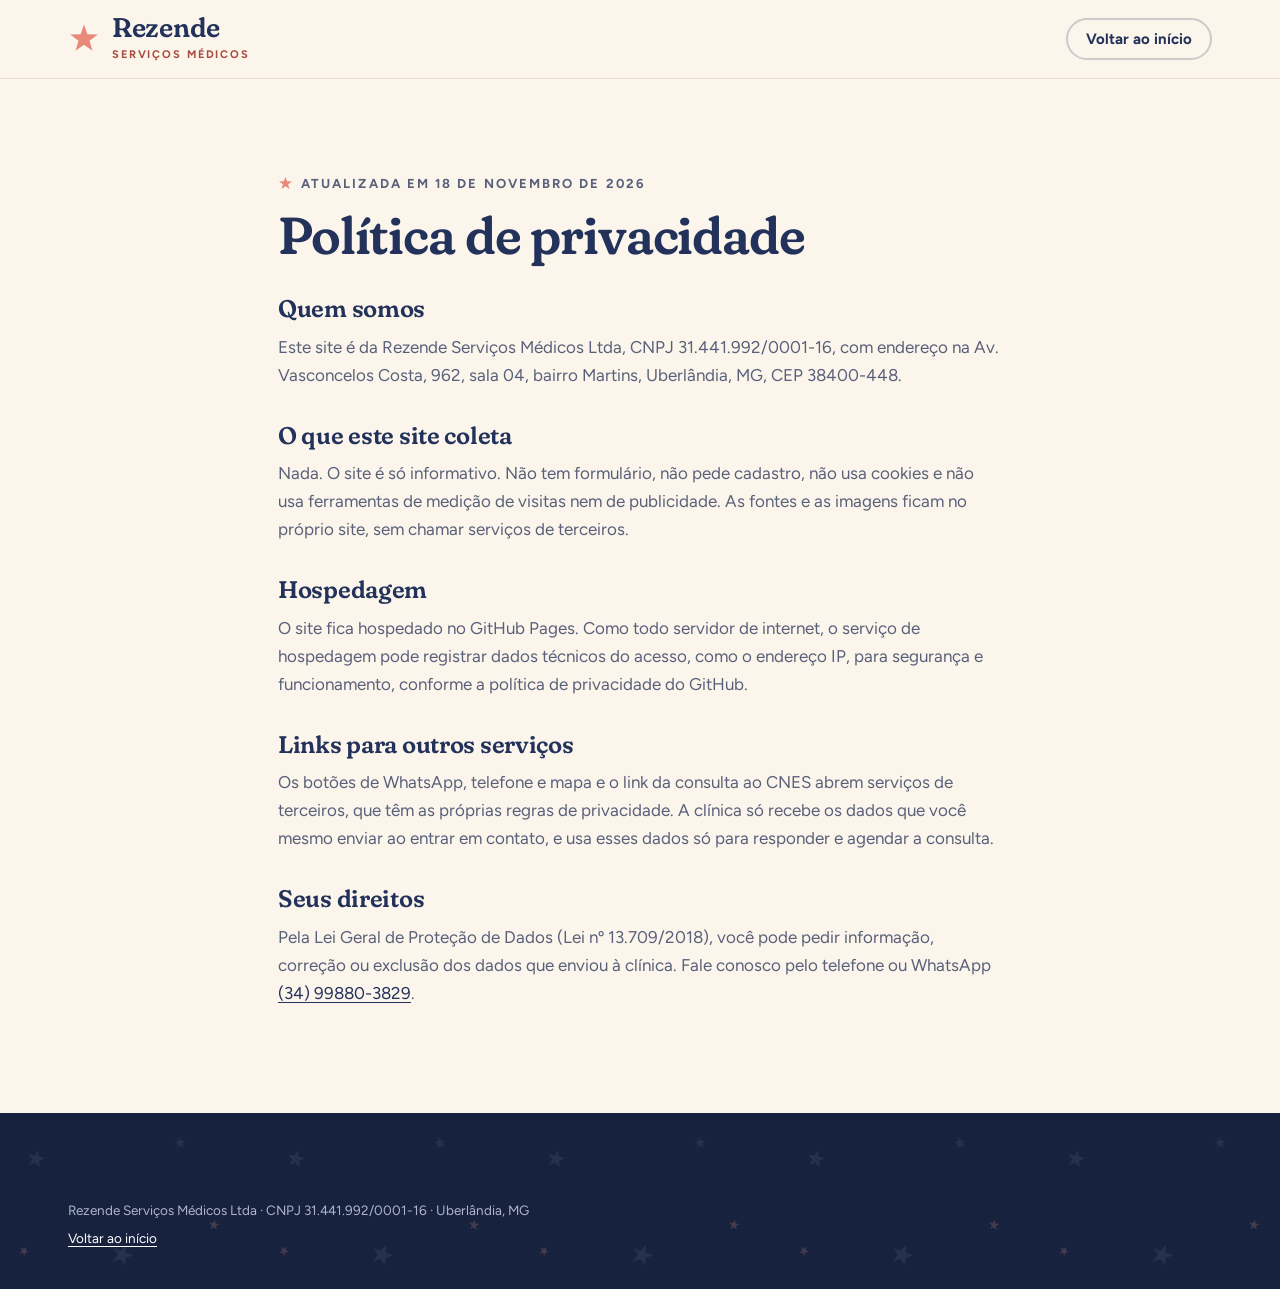
==== privacidade.html @ b328ec18 "Site da Rezende Serviços Médicos Ltda Página institucional da clínica (consultório de pediatria e pl" ====
<!doctype html>
<html lang="pt-BR">
<head>
<meta charset="utf-8">
<meta name="viewport" content="width=device-width, initial-scale=1">
<title>Política de privacidade | Rezende Serviços Médicos</title>
<meta name="description" content="Política de privacidade do site da Rezende Serviços Médicos Ltda.">
<meta name="theme-color" content="#fbf5ec">
<link rel="canonical" href="https://rezendesm.com.br/privacidade.html">
<link rel="icon" href="img/icone.svg" type="image/svg+xml">
<link rel="preload" href="fontes/fraunces-normal-latin.woff2" as="font" type="font/woff2" crossorigin>
<link rel="preload" href="fontes/figtree-normal-latin.woff2" as="font" type="font/woff2" crossorigin>
<link rel="stylesheet" href="estilo.css">
</head>
<body>
<svg width="0" height="0" style="position:absolute" aria-hidden="true" focusable="false">
  <symbol id="estrela" viewBox="-11 -11 22 22"><path fill="currentColor" d="M0-10L2.35-3.24L9.51-3.09L3.8 1.24L5.88 8.09L0 4L-5.88 8.09L-3.8 1.24L-9.51-3.09L-2.35-3.24Z"/></symbol>
</svg>

<a class="pular" href="#conteudo">Pular para o conteúdo</a>

<header class="topo">
  <div class="faixa topo-linha">
    <a class="marca" href="index.html" aria-label="Rezende Serviços Médicos, início">
      <svg class="icone" aria-hidden="true"><use href="#estrela"/></svg>
      <span><span class="marca-nome">Rezende</span><span class="marca-sub">Serviços Médicos</span></span>
    </a>
    <a class="botao botao-pequeno botao-contorno" href="index.html">Voltar ao início</a>
  </div>
</header>

<main id="conteudo" class="bloco">
  <div class="faixa texto-longo">
    <p class="sobretitulo"><svg class="icone" aria-hidden="true"><use href="#estrela"/></svg>Atualizada em 18 de novembro de 2026</p>
    <h1>Política de privacidade</h1>

    <h2>Quem somos</h2>
    <p>Este site é da Rezende Serviços Médicos Ltda, CNPJ 31.441.992/0001-16, com endereço na Av. Vasconcelos Costa, 962, sala 04, bairro Martins, Uberlândia, MG, CEP 38400-448.</p>

    <h2>O que este site coleta</h2>
    <p>Nada. O site é só informativo. Não tem formulário, não pede cadastro, não usa cookies e não usa ferramentas de medição de visitas nem de publicidade. As fontes e as imagens ficam no próprio site, sem chamar serviços de terceiros.</p>

    <h2>Hospedagem</h2>
    <p>O site fica hospedado no GitHub Pages. Como todo servidor de internet, o serviço de hospedagem pode registrar dados técnicos do acesso, como o endereço IP, para segurança e funcionamento, conforme a política de privacidade do GitHub.</p>

    <h2>Links para outros serviços</h2>
    <p>Os botões de WhatsApp, telefone e mapa e o link da consulta ao CNES abrem serviços de terceiros, que têm as próprias regras de privacidade. A clínica só recebe os dados que você mesmo enviar ao entrar em contato, e usa esses dados só para responder e agendar a consulta.</p>

    <h2>Seus direitos</h2>
    <p>Pela Lei Geral de Proteção de Dados (Lei nº 13.709/2018), você pode pedir informação, correção ou exclusão dos dados que enviou à clínica. Fale conosco pelo telefone ou WhatsApp <a href="tel:+5534998803829">(34) 99880-3829</a>.</p>
  </div>
</main>

<footer class="rodape">
  <div class="faixa rodape-base">
    <p>Rezende Serviços Médicos Ltda · CNPJ 31.441.992/0001-16 · Uberlândia, MG</p>
    <p><a href="index.html">Voltar ao início</a></p>
  </div>
</footer>
</body>
</html>
---- estilo.css ----
/* Rezende Serviços Médicos: site institucional.
   Fontes e imagens hospedadas no próprio site. Sem script, sem cookie, sem nada de fora.
   Cores tiradas do consultório: estrelas marinho e coral no papel de parede creme, móveis de madeira clara. */

@font-face { font-family: "Fraunces"; src: url("fontes/fraunces-normal-latin.woff2") format("woff2"); font-weight: 300 700; font-style: normal; font-display: swap; }
@font-face { font-family: "Fraunces"; src: url("fontes/fraunces-italic-latin.woff2") format("woff2"); font-weight: 300 700; font-style: italic; font-display: swap; }
@font-face { font-family: "Figtree"; src: url("fontes/figtree-normal-latin.woff2") format("woff2"); font-weight: 400 800; font-style: normal; font-display: swap; }
@font-face { font-family: "Figtree"; src: url("fontes/figtree-italic-latin.woff2") format("woff2"); font-weight: 400 800; font-style: italic; font-display: swap; }

:root {
  --creme: #fbf5ec;
  --creme-forte: #f4e9d9;
  --branco: #fffdf9;
  --marinho: #22325a;
  --marinho-escuro: #17223f;
  --texto: #2a3149;
  --texto-suave: #596079;
  --texto-claro: #cfd3e3;
  --coral: #e8897a;
  --coral-claro: #f9ddd5;
  --coral-forte: #c45a49;
  --coral-escuro: #a84b3e;
  --mel: #e9b872;
  --ceu: #e3edf3;
  --borda: #ecdfcc;
  --raio: 24px;
  --raio-grande: 40px;
  --sombra: 0 24px 50px -26px rgba(34, 50, 90, .34);
  --sombra-leve: 0 12px 30px -20px rgba(34, 50, 90, .38);
  --fonte-titulo: "Fraunces", Georgia, "Times New Roman", serif;
  --fonte-texto: "Figtree", system-ui, -apple-system, "Segoe UI", Roboto, Arial, sans-serif;
  --estrelas: url("data:image/svg+xml,%3Csvg xmlns='http://www.w3.org/2000/svg' width='240' height='240' viewBox='0 0 240 240'%3E%3Cdefs%3E%3Cpath id='e' d='M0-10L2.35-3.24L9.51-3.09L3.8 1.24L5.88 8.09L0 4L-5.88 8.09L-3.8 1.24L-9.51-3.09L-2.35-3.24Z'/%3E%3C/defs%3E%3Cg fill='%2322325a' fill-opacity='.055'%3E%3Cuse href='%23e' transform='translate(34 42) rotate(12) scale(.9)'/%3E%3Cuse href='%23e' transform='translate(168 28) rotate(-8) scale(.6)'/%3E%3Cuse href='%23e' transform='translate(112 132) rotate(20) scale(1.1)'/%3E%3Cuse href='%23e' transform='translate(206 188) rotate(-15) scale(.7)'/%3E%3C/g%3E%3Cg fill='%23e8897a' fill-opacity='.16'%3E%3Cuse href='%23e' transform='translate(64 206) rotate(-20) scale(.8)'/%3E%3Cuse href='%23e' transform='translate(198 104) rotate(8) scale(.55)'/%3E%3Cuse href='%23e' transform='translate(22 128) rotate(30) scale(.5)'/%3E%3C/g%3E%3C/svg%3E");
  --estrelas-claras: url("data:image/svg+xml,%3Csvg xmlns='http://www.w3.org/2000/svg' width='260' height='260' viewBox='0 0 260 260'%3E%3Cdefs%3E%3Cpath id='e' d='M0-10L2.35-3.24L9.51-3.09L3.8 1.24L5.88 8.09L0 4L-5.88 8.09L-3.8 1.24L-9.51-3.09L-2.35-3.24Z'/%3E%3C/defs%3E%3Cg fill='%23fbf5ec' fill-opacity='.07'%3E%3Cuse href='%23e' transform='translate(36 46) rotate(12) scale(.9)'/%3E%3Cuse href='%23e' transform='translate(180 30) rotate(-8) scale(.6)'/%3E%3Cuse href='%23e' transform='translate(122 142) rotate(20) scale(1.1)'/%3E%3Cuse href='%23e' transform='translate(224 204) rotate(-15) scale(.7)'/%3E%3C/g%3E%3Cg fill='%23e8897a' fill-opacity='.22'%3E%3Cuse href='%23e' transform='translate(70 222) rotate(-20) scale(.8)'/%3E%3Cuse href='%23e' transform='translate(214 112) rotate(8) scale(.55)'/%3E%3Cuse href='%23e' transform='translate(24 138) rotate(30) scale(.5)'/%3E%3C/g%3E%3C/svg%3E");
}

* { box-sizing: border-box; }
html { scroll-behavior: smooth; scroll-padding-top: 92px; -webkit-text-size-adjust: 100%; }
body { margin: 0; background: var(--creme); color: var(--texto); font-family: var(--fonte-texto); font-size: 17px; line-height: 1.65; -webkit-font-smoothing: antialiased; text-rendering: optimizeLegibility; }
img { max-width: 100%; height: auto; display: block; }
a { color: var(--marinho); text-underline-offset: 3px; }
a:hover { color: var(--coral-escuro); }
:focus-visible { outline: 3px solid var(--mel); outline-offset: 3px; border-radius: 8px; }
h1, h2, h3 { margin: 0; font-family: var(--fonte-titulo); font-variation-settings: "SOFT" 100; font-weight: 600; color: var(--marinho); letter-spacing: -.012em; }
h1 { font-size: clamp(40px, 5.4vw, 68px); line-height: 1.04; letter-spacing: -.022em; }
h1 em { font-style: italic; font-weight: 500; color: var(--coral-forte); }
h2 { font-size: clamp(30px, 3.7vw, 46px); line-height: 1.1; }
h3 { font-size: 21px; line-height: 1.25; }
p { margin: 0 0 14px; }
.faixa { width: 100%; max-width: 1200px; margin: 0 auto; padding: 0 28px; }
.icone { width: 1em; height: 1em; flex: none; }
.pular { position: absolute; left: -999px; top: 10px; z-index: 30; padding: 10px 14px; border-radius: 10px; background: var(--branco); }
.pular:focus { left: 10px; }
.sobretitulo { display: inline-flex; align-items: center; gap: 8px; margin: 0 0 14px; font-size: 13px; font-weight: 700; letter-spacing: .16em; text-transform: uppercase; color: var(--coral-escuro); }
.sobretitulo .icone { font-size: 15px; color: var(--coral); }
.cabeca-secao { max-width: 700px; margin-bottom: 42px; }
.intro { margin: 16px 0 0; font-size: 18.5px; color: var(--texto-suave); }

/* botões */
.botoes { display: flex; flex-wrap: wrap; gap: 12px; }
.botao { display: inline-flex; align-items: center; justify-content: center; gap: 10px; padding: 15px 26px; border-radius: 999px; border: 2px solid var(--marinho); background: var(--marinho); color: #fff; font-size: 16.5px; font-weight: 700; line-height: 1.2; text-decoration: none; box-shadow: 0 14px 26px -14px rgba(23, 34, 63, .7); transition: transform .18s ease, background-color .18s ease, box-shadow .18s ease, border-color .18s ease; }
.botao:hover { background: var(--marinho-escuro); border-color: var(--marinho-escuro); color: #fff; transform: translateY(-2px); box-shadow: 0 18px 30px -14px rgba(23, 34, 63, .75); }
.botao .icone { font-size: 20px; }
.botao-contorno { background: transparent; color: var(--marinho); border-color: rgba(34, 50, 90, .22); box-shadow: none; }
.botao-contorno:hover { background: var(--branco); color: var(--marinho); border-color: var(--marinho); box-shadow: none; }
.botao-coral { background: var(--coral); border-color: var(--coral); color: var(--marinho-escuro); }
.botao-coral:hover { background: #f19d8f; border-color: #f19d8f; color: var(--marinho-escuro); }
.botao-pequeno { padding: 10px 18px; font-size: 15px; box-shadow: none; }

/* topo */
.topo { position: sticky; top: 0; z-index: 20; background: rgba(251, 245, 236, .88); backdrop-filter: saturate(140%) blur(12px); -webkit-backdrop-filter: saturate(140%) blur(12px); border-bottom: 1px solid rgba(236, 223, 204, .9); }
.topo-linha { display: flex; align-items: center; gap: 26px; min-height: 78px; }
.marca { display: flex; align-items: center; gap: 12px; margin-right: auto; color: var(--marinho); text-decoration: none; }
.marca .icone { font-size: 32px; color: var(--coral); }
.marca-nome { display: block; font-family: var(--fonte-titulo); font-variation-settings: "SOFT" 100; font-size: 27px; font-weight: 600; line-height: 1; letter-spacing: -.01em; }
.marca-sub { display: block; margin-top: 5px; font-size: 11px; font-weight: 700; letter-spacing: .17em; text-transform: uppercase; color: var(--coral-escuro); }
.menu { display: flex; gap: 22px; }
.menu a { padding: 6px 0; border-bottom: 2px solid transparent; font-size: 15.5px; font-weight: 600; color: var(--texto-suave); text-decoration: none; }
.menu a:hover { color: var(--marinho); border-bottom-color: var(--coral); }

/* abertura */
.abertura { position: relative; overflow: hidden; padding: 60px 0 40px; background:
  radial-gradient(900px 520px at 88% 16%, rgba(249, 221, 213, .85), rgba(249, 221, 213, 0) 70%),
  radial-gradient(700px 420px at 2% 96%, rgba(227, 237, 243, .95), rgba(227, 237, 243, 0) 70%),
  var(--creme); }
.abertura-grade { display: grid; grid-template-columns: 1.08fr .92fr; gap: 36px; align-items: center; }
.etiqueta { display: inline-flex; align-items: center; gap: 8px; margin: 0 0 24px; padding: 7px 16px 7px 12px; border-radius: 999px; background: var(--branco); border: 1px solid var(--borda); box-shadow: var(--sombra-leve); font-size: 14.5px; font-weight: 600; color: var(--marinho); }
.etiqueta .icone { font-size: 16px; color: var(--coral); }
.abertura h1 { margin-bottom: 22px; }
.lead { max-width: 33em; margin-bottom: 30px; font-size: clamp(18px, 1.55vw, 20px); line-height: 1.6; color: var(--texto-suave); }
.medico { display: flex; align-items: center; gap: 14px; width: fit-content; max-width: 100%; margin-top: 34px; padding: 8px 22px 8px 8px; border-radius: 999px; background: rgba(255, 253, 249, .88); border: 1px solid var(--borda); }
.medico img { width: 54px; height: 54px; border-radius: 50%; object-fit: cover; object-position: 50% 20%; box-shadow: 0 0 0 3px var(--coral-claro); }
.medico p { margin: 0; font-size: 14px; line-height: 1.4; color: var(--texto-suave); }
.medico strong { display: block; font-size: 15.5px; color: var(--marinho); }
.abertura-arte { position: relative; display: grid; place-items: center; min-height: 560px; }
.abertura-arte::before { content: ""; position: absolute; width: 86%; aspect-ratio: 1; background: var(--coral-claro); border-radius: 47% 53% 41% 59% / 54% 43% 57% 46%; transform: rotate(-6deg); }
.abertura-arte::after { content: ""; position: absolute; right: 4%; bottom: 7%; width: 34%; aspect-ratio: 1; border-radius: 50%; background: var(--ceu); }
.abertura-arte img { position: relative; z-index: 1; width: min(88%, 430px); filter: drop-shadow(0 26px 24px rgba(34, 50, 90, .13)); }
.flutua { position: absolute; z-index: 2; animation: flutuar 7s ease-in-out infinite; }
.flutua.f1 { top: 6%; left: 8%; font-size: 26px; color: var(--coral); }
.flutua.f2 { top: 14%; right: 6%; font-size: 18px; color: var(--marinho); animation-delay: -2.4s; }
.flutua.f3 { bottom: 10%; left: 4%; font-size: 18px; color: var(--mel); animation-delay: -4.6s; }
@keyframes flutuar { 0%, 100% { transform: translateY(0) rotate(0); } 50% { transform: translateY(-10px) rotate(10deg); } }

/* fatos */
.fatos { position: relative; z-index: 1; padding: 0 0 20px; }
.fatos-lista { list-style: none; margin: 0 auto; display: grid; grid-template-columns: repeat(4, 1fr); gap: 16px; }
.fatos-lista li { display: flex; gap: 14px; align-items: flex-start; padding: 20px; border-radius: var(--raio); background: var(--branco); border: 1px solid var(--borda); box-shadow: var(--sombra-leve); font-size: 14.5px; line-height: 1.45; color: var(--texto-suave); }
.fatos-lista .icone { margin-top: 2px; font-size: 26px; color: var(--coral-forte); }
.fatos-lista strong { display: block; margin-bottom: 4px; font-family: var(--fonte-titulo); font-variation-settings: "SOFT" 100; font-size: 19px; font-weight: 600; line-height: 1.2; color: var(--marinho); }

/* blocos */
.bloco { padding: 92px 0; }
.bloco-curto { padding-top: 0; }
.painel { padding: 72px 64px; border-radius: var(--raio-grande); }
.painel-branco { background: var(--branco) var(--estrelas) repeat; background-size: 240px; border: 1px solid var(--borda); }
.painel-escuro { background: var(--marinho) var(--estrelas-claras) repeat; background-size: 260px; color: var(--texto-claro); }
.painel-escuro h2, .painel-escuro h3 { color: var(--creme); }
.painel-escuro .sobretitulo { color: var(--coral); }
.painel-escuro .intro { color: var(--texto-claro); }

/* a clínica */
.sobre { display: grid; grid-template-columns: 1fr 1fr; gap: 64px; align-items: center; }
.colagem { position: relative; padding: 0 0 80px; }
.colagem figure { margin: 0; overflow: hidden; }
.foto-grande { border-radius: 32px; box-shadow: var(--sombra); }
.foto-grande img { width: 100%; aspect-ratio: 3 / 2; object-fit: cover; object-position: 45% 50%; }
.foto-pequena { position: absolute; right: -16px; bottom: 0; width: 46%; border-radius: 26px; border: 6px solid var(--branco); box-shadow: var(--sombra); }
.foto-pequena img { width: 100%; aspect-ratio: 1; object-fit: cover; }
.adesivo { position: absolute; left: -12px; bottom: 30px; display: grid; place-items: center; width: 92px; height: 92px; border-radius: 50%; background: var(--marinho); color: var(--coral); box-shadow: var(--sombra); font-size: 40px; }
.sobre h2 { margin-bottom: 20px; }
.sobre-texto > p { color: var(--texto-suave); }
.numeros { display: grid; grid-template-columns: repeat(3, 1fr); gap: 14px; margin: 30px 0 0; }
.numeros div { padding: 18px 16px; border-radius: 20px; background: var(--branco); border: 1px solid var(--borda); }
.numeros dt { margin-bottom: 8px; font-family: var(--fonte-titulo); font-variation-settings: "SOFT" 100; font-size: 32px; font-weight: 600; line-height: 1; color: var(--coral-forte); }
.numeros dd { margin: 0; font-size: 14px; line-height: 1.4; color: var(--texto-suave); }

/* atendimento */
.servicos { list-style: none; margin: 0; padding: 0; display: grid; grid-template-columns: repeat(3, 1fr); gap: 20px; }
.servicos li { padding: 16px 26px 28px; border-radius: 28px; background: var(--creme); border: 1px solid var(--borda); transition: transform .2s ease, box-shadow .2s ease; }
.servicos li:hover { transform: translateY(-4px); box-shadow: var(--sombra); }
.servicos img { width: 150px; height: 150px; margin: 0 0 6px -10px; }
.servicos h3 { margin-bottom: 8px; }
.servicos p { margin: 0; font-size: 15.5px; color: var(--texto-suave); }
.aviso { display: flex; gap: 14px; align-items: flex-start; margin: 32px 0 0; padding: 18px 22px; border-radius: 20px; background: var(--ceu); font-size: 15.5px; color: var(--texto); }
.aviso .icone { margin-top: 2px; font-size: 22px; color: var(--marinho); }

/* plantões */
.plantoes { display: grid; grid-template-columns: 1.05fr .95fr; gap: 48px; align-items: center; }
.plantoes h2 { margin-bottom: 18px; }
.lista-plantoes { list-style: none; margin: 28px 0 0; padding: 0; display: grid; gap: 14px; }
.lista-plantoes li { display: flex; gap: 16px; align-items: flex-start; padding: 18px 20px; border-radius: 22px; background: rgba(255, 255, 255, .06); border: 1px solid rgba(255, 255, 255, .13); }
.lista-plantoes .icone { margin-top: 3px; font-size: 26px; color: var(--coral); }
.lista-plantoes strong { display: block; margin-bottom: 2px; font-family: var(--fonte-titulo); font-variation-settings: "SOFT" 100; font-size: 20px; font-weight: 600; color: var(--creme); }
.lista-plantoes span { font-size: 15.5px; line-height: 1.5; }
.plantoes-arte { position: relative; display: grid; place-items: center; }
.plantoes-arte::before { content: ""; position: absolute; width: 92%; aspect-ratio: 1.15; border-radius: 50%; background: radial-gradient(circle at 50% 45%, rgba(251, 245, 236, .16), rgba(251, 245, 236, 0) 68%); }
.plantoes-arte img { position: relative; width: min(100%, 520px); }
.nota-clara { margin: 26px 0 0; font-size: 15px; color: var(--texto-claro); }

/* equipe */
.equipe { display: grid; grid-template-columns: 1fr 1fr; gap: 22px; }
.pessoa { display: flex; gap: 26px; align-items: center; padding: 30px; border-radius: 32px; background: var(--branco); border: 1px solid var(--borda); box-shadow: var(--sombra-leve); }
.pessoa-foto { position: relative; flex: none; width: 148px; height: 148px; }
.pessoa-foto img, .iniciais { width: 100%; height: 100%; border-radius: 50%; object-fit: cover; object-position: 50% 18%; box-shadow: 0 0 0 6px var(--coral-claro); }
.iniciais { display: grid; place-items: center; background: var(--marinho); color: var(--creme); font-family: var(--fonte-titulo); font-variation-settings: "SOFT" 100; font-size: 46px; font-weight: 500; }
.pessoa-foto .icone { position: absolute; top: 2px; right: -6px; font-size: 32px; color: var(--mel); }
.cargo { margin: 0 0 6px; font-size: 12.5px; font-weight: 700; letter-spacing: .14em; text-transform: uppercase; color: var(--coral-escuro); }
.pessoa h3 { margin-bottom: 10px; font-size: 25px; }
.pessoa p { margin-bottom: 6px; font-size: 15.5px; color: var(--texto-suave); }
.pessoa p.cargo { color: var(--coral-escuro); font-size: 12.5px; }

/* como agendar */
.passos { list-style: none; margin: 0; padding: 0; display: grid; grid-template-columns: repeat(3, 1fr); gap: 20px; }
.passos li { padding: 28px; border-radius: 28px; background: var(--branco); border: 1px solid var(--borda); }
.passo-num { display: grid; place-items: center; width: 52px; height: 52px; margin-bottom: 18px; border-radius: 50%; background: var(--coral-claro); color: var(--coral-escuro); font-family: var(--fonte-titulo); font-size: 24px; font-weight: 600; }
.passos h3 { margin-bottom: 8px; font-size: 22px; }
.passos p { margin: 0; font-size: 15.5px; color: var(--texto-suave); }
.convenios { display: flex; flex-wrap: wrap; align-items: center; gap: 12px 18px; margin-top: 34px; padding: 26px 28px; border-radius: 28px; background: var(--creme-forte); }
.convenios h3 { margin-right: 4px; font-size: 21px; }
.convenios ul { list-style: none; margin: 0; padding: 0; display: flex; flex-wrap: wrap; gap: 10px; }
.convenios li { padding: 8px 18px; border-radius: 999px; background: var(--branco); border: 1px solid var(--borda); font-size: 15px; font-weight: 700; color: var(--marinho); }
.convenios p { flex-basis: 100%; margin: 0; font-size: 15px; color: var(--texto-suave); }
.agendar-fim { margin-top: 32px; }

/* endereço */
.local { display: grid; grid-template-columns: 1.2fr 1fr; gap: 22px; }
.cartao { padding: 42px; border-radius: 32px; background: var(--branco); border: 1px solid var(--borda); box-shadow: var(--sombra-leve); }
.cartao-coral { background: var(--coral-claro); border-color: #f1c6ba; box-shadow: none; }
address { margin: 18px 0 26px; font-size: 18px; font-style: normal; line-height: 1.7; }
.cartao h3 { margin-bottom: 6px; }
.horario { margin: 6px 0 24px; font-family: var(--fonte-titulo); font-variation-settings: "SOFT" 100; font-size: 30px; line-height: 1.2; color: var(--marinho); }
.horario small { display: block; margin-bottom: 4px; font-family: var(--fonte-texto); font-size: 15px; color: var(--texto); }
.telefone { font-size: 22px; font-weight: 700; text-decoration: none; }

/* dados da clínica */
.ficha { padding: 56px; border-radius: var(--raio-grande); background: var(--branco); border: 1px solid var(--borda); box-shadow: var(--sombra-leve); }
.ficha-cabeca { display: flex; gap: 20px; align-items: center; margin-bottom: 26px; }
.ficha-cabeca > .icone { font-size: 58px; color: var(--marinho); }
.ficha-cabeca .sobretitulo { margin-bottom: 6px; }
.ficha-cabeca .intro { margin-top: 8px; font-size: 16px; }
.dados { margin: 0; display: grid; grid-template-columns: 1fr 1fr; column-gap: 44px; }
.dados div { padding: 16px 0; border-bottom: 1px dashed #e3d4bd; }
.dados dt { margin-bottom: 4px; font-size: 12.5px; font-weight: 700; letter-spacing: .12em; text-transform: uppercase; color: var(--coral-escuro); }
.dados dd { margin: 0; font-size: 16.5px; color: var(--texto); }

/* english */
.ingles { padding: 48px 56px; border-radius: var(--raio-grande); background: var(--ceu); }
.ingles h2 { margin-bottom: 12px; font-size: clamp(26px, 3vw, 34px); }
.ingles ul { list-style: none; margin: 18px 0 0; padding: 0; display: grid; grid-template-columns: 1fr 1fr; gap: 10px 32px; }
.ingles li { position: relative; padding-left: 22px; font-size: 15.5px; }
.ingles li::before { content: ""; position: absolute; left: 0; top: .6em; width: 9px; height: 9px; border-radius: 50%; background: var(--coral); }

/* texto longo (privacidade) */
.texto-longo { max-width: 780px; }
.texto-longo h1 { margin-bottom: 18px; font-size: clamp(34px, 4.5vw, 52px); }
.texto-longo h2 { margin: 34px 0 10px; font-size: 24px; }
.texto-longo p, .texto-longo li { color: var(--texto-suave); }

/* rodapé */
.rodape { padding: 64px 0 34px; background: var(--marinho-escuro) var(--estrelas-claras) repeat; background-size: 260px; color: var(--texto-claro); font-size: 15px; }
.rodape-grade { display: grid; grid-template-columns: 1.4fr 1fr 1fr; gap: 32px; padding-bottom: 32px; border-bottom: 1px solid rgba(255, 255, 255, .14); }
.rodape .marca-nome { color: var(--creme); font-size: 32px; }
.rodape .marca-sub { margin-bottom: 14px; color: var(--coral); }
.rodape h3 { margin-bottom: 10px; font-family: var(--fonte-texto); font-size: 13px; letter-spacing: .14em; text-transform: uppercase; color: var(--coral); }
.rodape p { margin: 0 0 6px; }
.rodape a { color: #fff; }
.rodape a:hover { color: var(--coral); }
.rodape-base { padding-top: 22px; font-size: 13.5px; color: #aeb4cb; }

@media (prefers-reduced-motion: reduce) {
  html { scroll-behavior: auto; }
  *, *::before, *::after { animation: none !important; transition: none !important; }
}

@media (max-width: 1060px) {
  .menu { display: none; }
  .abertura-grade, .sobre, .local, .plantoes { grid-template-columns: 1fr; }
  .abertura-arte { min-height: 0; width: 100%; max-width: 520px; margin: 10px auto 0; padding: 30px 0; }
  .fatos-lista { grid-template-columns: 1fr 1fr; }
  .servicos, .passos { grid-template-columns: 1fr 1fr; }
  .equipe { grid-template-columns: 1fr; }
  .painel { padding: 56px 36px; }
  .sobre { gap: 40px; }
  .plantoes-arte { order: -1; max-width: 520px; margin: 0 auto; }
}

@media (max-width: 640px) {
  body { font-size: 16px; }
  .faixa { padding: 0 16px; }
  .topo-linha { min-height: 64px; gap: 12px; }
  .marca { gap: 9px; }
  .marca .icone { font-size: 24px; }
  .marca-nome { font-size: 22px; }
  .marca-sub { font-size: 9.5px; letter-spacing: .12em; }
  .abertura { padding-top: 34px; }
  .botoes .botao { width: 100%; }
  .medico { border-radius: 26px; padding-right: 16px; }
  .abertura-arte { padding: 26px 0 10px; }
  .abertura-arte img { width: min(74%, 300px); }
  .abertura-arte::before { width: 78%; }
  .fatos-lista, .servicos, .passos, .dados, .ingles ul, .rodape-grade { grid-template-columns: 1fr; }
  .numeros { gap: 8px; }
  .numeros div { padding: 14px 10px; }
  .numeros dt { font-size: 25px; }
  .numeros dd { font-size: 12.5px; }
  .bloco { padding: 64px 0; }
  .painel, .ficha, .ingles { padding: 40px 20px; border-radius: 28px; }
  .colagem { padding-bottom: 60px; }
  .foto-pequena { right: -6px; width: 48%; border-width: 5px; }
  .adesivo { width: 70px; height: 70px; font-size: 30px; left: -6px; }
  .servicos li { display: grid; grid-template-columns: 92px 1fr; gap: 0 14px; align-items: center; padding: 16px 18px 16px 12px; }
  .servicos img { grid-row: span 2; width: 92px; height: 92px; margin: 0; }
  .servicos h3 { margin-bottom: 4px; font-size: 19px; }
  .servicos p { font-size: 14.5px; }
  .pessoa { flex-direction: column; padding: 28px 20px; text-align: center; }
  .cartao { padding: 30px 22px; }
  .convenios { padding: 22px 20px; }
  .horario { font-size: 26px; }
  .ficha-cabeca { align-items: flex-start; }
  .ficha-cabeca > .icone { font-size: 44px; }
}
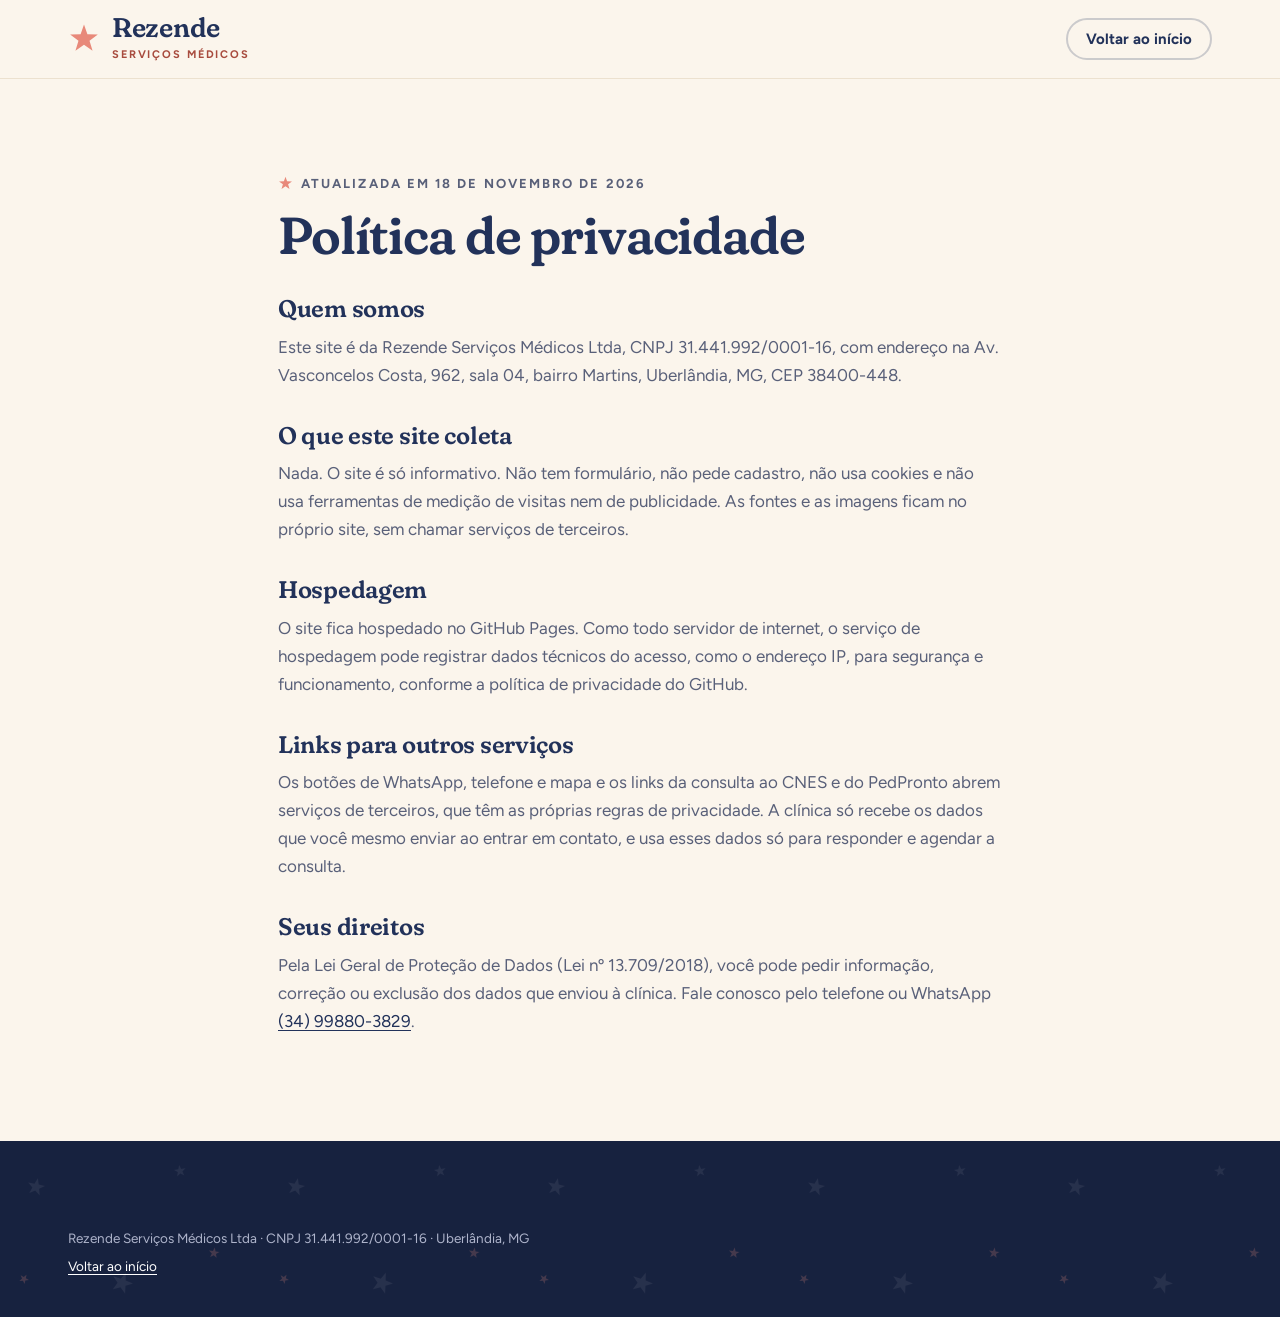
==== commit 376de318: "Seção da parceria com o PedPronto A clínica é parceira da PedPronto Tecnologia em Saúde Ltda no dese" ====
--- a/privacidade.html
+++ b/privacidade.html
@@ -44,7 +44,7 @@
     <p>O site fica hospedado no GitHub Pages. Como todo servidor de internet, o serviço de hospedagem pode registrar dados técnicos do acesso, como o endereço IP, para segurança e funcionamento, conforme a política de privacidade do GitHub.</p>
 
     <h2>Links para outros serviços</h2>
-    <p>Os botões de WhatsApp, telefone e mapa e o link da consulta ao CNES abrem serviços de terceiros, que têm as próprias regras de privacidade. A clínica só recebe os dados que você mesmo enviar ao entrar em contato, e usa esses dados só para responder e agendar a consulta.</p>
+    <p>Os botões de WhatsApp, telefone e mapa e os links da consulta ao CNES e do PedPronto abrem serviços de terceiros, que têm as próprias regras de privacidade. A clínica só recebe os dados que você mesmo enviar ao entrar em contato, e usa esses dados só para responder e agendar a consulta.</p>
 
     <h2>Seus direitos</h2>
     <p>Pela Lei Geral de Proteção de Dados (Lei nº 13.709/2018), você pode pedir informação, correção ou exclusão dos dados que enviou à clínica. Fale conosco pelo telefone ou WhatsApp <a href="tel:+5534998803829">(34) 99880-3829</a>.</p>
--- a/estilo.css
+++ b/estilo.css
@@ -157,6 +157,20 @@
 .plantoes-arte img { position: relative; width: min(100%, 520px); }
 .nota-clara { margin: 26px 0 0; font-size: 15px; color: var(--texto-claro); }
 
+/* parceria PedPronto */
+.parceria { display: grid; grid-template-columns: 1.15fr .85fr; gap: 48px; align-items: center; }
+.pp-marca { display: flex; align-items: center; gap: 10px; margin: 0 0 12px; font-size: 21px; font-weight: 800; letter-spacing: -.01em; color: #1d1d1b; }
+.pp-marca svg { width: 21px; height: 27px; flex: none; }
+.parceria h2 { margin-bottom: 4px; }
+.parceria-ficha { margin: 26px 0 0; display: grid; grid-template-columns: 1fr 1fr; gap: 12px; }
+.parceria-ficha div { padding: 14px 16px; border-radius: 18px; background: var(--creme); border: 1px solid var(--borda); }
+.parceria-ficha dt { margin-bottom: 2px; font-size: 12px; font-weight: 700; letter-spacing: .12em; text-transform: uppercase; color: var(--coral-escuro); }
+.parceria-ficha dd { margin: 0; font-size: 15.5px; color: var(--texto); }
+.nota-pp { margin: 18px 0 24px; font-size: 14.5px; color: var(--texto-suave); }
+.parceria-tela { position: relative; display: grid; place-items: center; }
+.parceria-tela::before { content: ""; position: absolute; width: 82%; aspect-ratio: 1; border-radius: 50%; background: var(--ceu); }
+.parceria-tela img { position: relative; width: min(100%, 270px); filter: drop-shadow(0 30px 28px rgba(34, 50, 90, .2)); }
+
 /* equipe */
 .equipe { display: grid; grid-template-columns: 1fr 1fr; gap: 22px; }
 .pessoa { display: flex; gap: 26px; align-items: center; padding: 30px; border-radius: 32px; background: var(--branco); border: 1px solid var(--borda); box-shadow: var(--sombra-leve); }
@@ -234,7 +248,8 @@
 
 @media (max-width: 1060px) {
   .menu { display: none; }
-  .abertura-grade, .sobre, .local, .plantoes { grid-template-columns: 1fr; }
+  .abertura-grade, .sobre, .local, .plantoes, .parceria { grid-template-columns: 1fr; }
+  .parceria-tela img { width: min(70%, 250px); }
   .abertura-arte { min-height: 0; width: 100%; max-width: 520px; margin: 10px auto 0; padding: 30px 0; }
   .fatos-lista { grid-template-columns: 1fr 1fr; }
   .servicos, .passos { grid-template-columns: 1fr 1fr; }
@@ -258,7 +273,7 @@
   .abertura-arte { padding: 26px 0 10px; }
   .abertura-arte img { width: min(74%, 300px); }
   .abertura-arte::before { width: 78%; }
-  .fatos-lista, .servicos, .passos, .dados, .ingles ul, .rodape-grade { grid-template-columns: 1fr; }
+  .fatos-lista, .servicos, .passos, .dados, .ingles ul, .rodape-grade, .parceria-ficha { grid-template-columns: 1fr; }
   .numeros { gap: 8px; }
   .numeros div { padding: 14px 10px; }
   .numeros dt { font-size: 25px; }
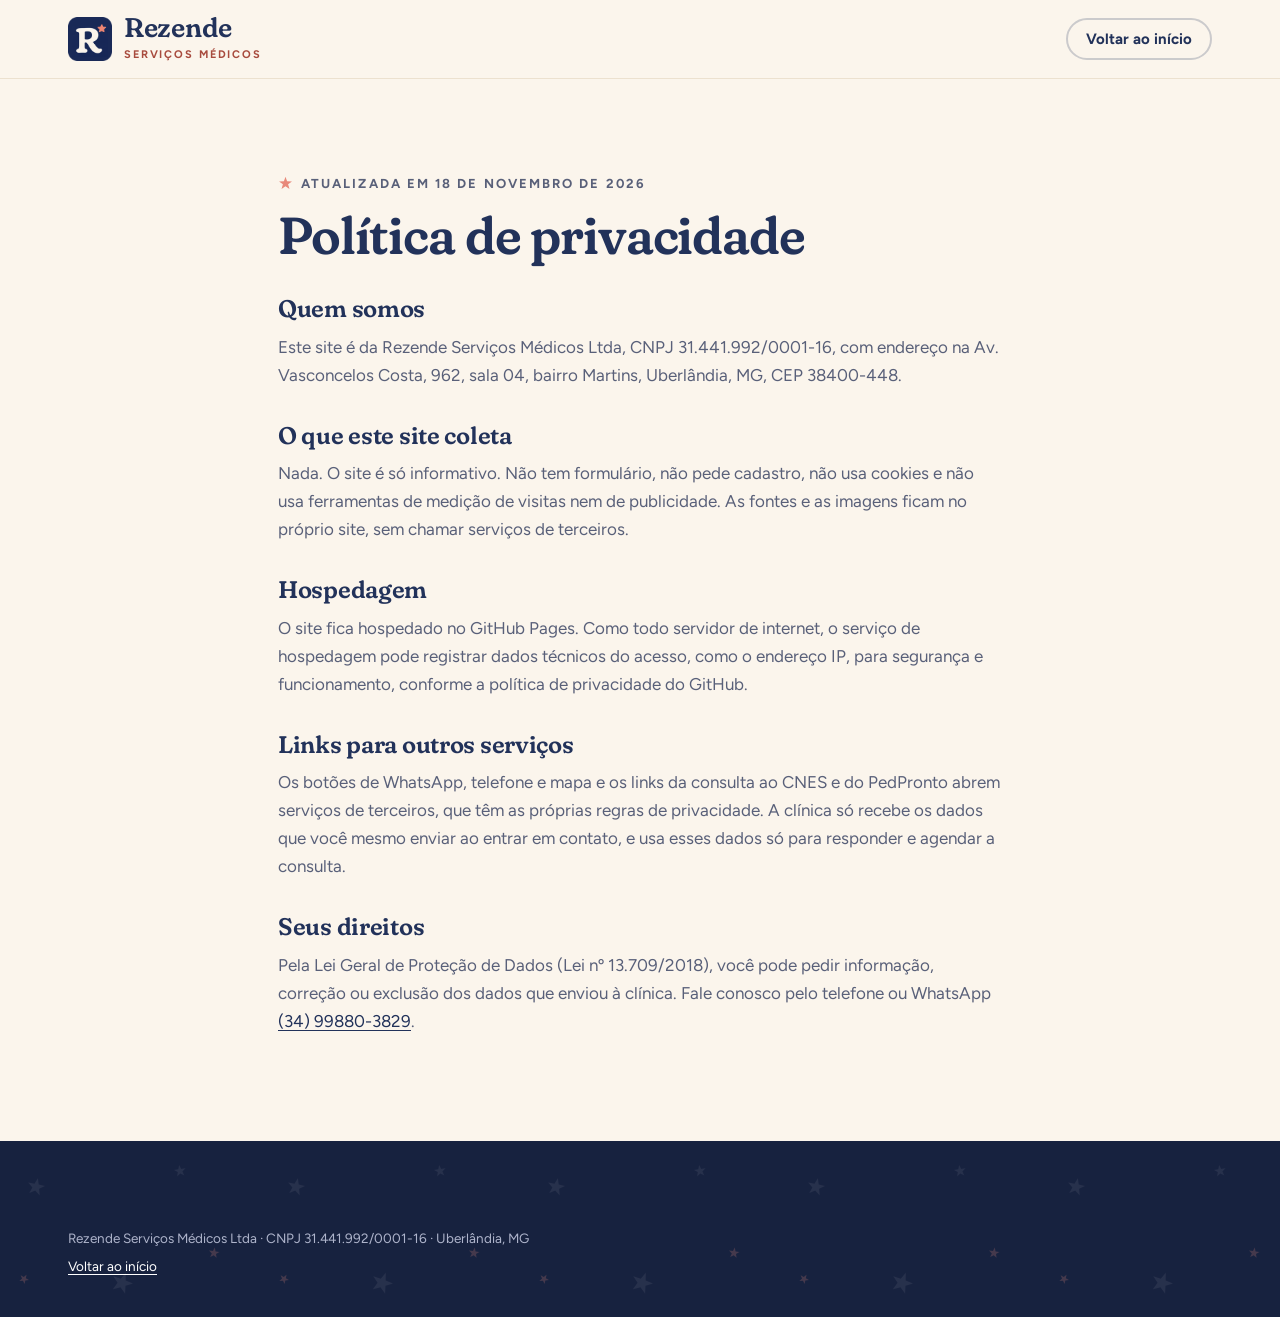
==== commit d0f39ad9: "Ícone da clínica e a Dra. Christivany na equipe Ícone R com estrela (Higgsfield) na aba, no topo, no" ====
--- a/privacidade.html
+++ b/privacidade.html
@@ -7,7 +7,9 @@
 <meta name="description" content="Política de privacidade do site da Rezende Serviços Médicos Ltda.">
 <meta name="theme-color" content="#fbf5ec">
 <link rel="canonical" href="https://rezendesm.com.br/privacidade.html">
-<link rel="icon" href="img/icone.svg" type="image/svg+xml">
+<link rel="icon" href="img/icone-r-32.png" type="image/png" sizes="32x32">
+<link rel="icon" href="img/icone-r-192.png" type="image/png" sizes="192x192">
+<link rel="apple-touch-icon" href="apple-touch-icon.png">
 <link rel="preload" href="fontes/fraunces-normal-latin.woff2" as="font" type="font/woff2" crossorigin>
 <link rel="preload" href="fontes/figtree-normal-latin.woff2" as="font" type="font/woff2" crossorigin>
 <link rel="stylesheet" href="estilo.css">
@@ -22,7 +24,7 @@
 <header class="topo">
   <div class="faixa topo-linha">
     <a class="marca" href="index.html" aria-label="Rezende Serviços Médicos, início">
-      <svg class="icone" aria-hidden="true"><use href="#estrela"/></svg>
+      <img class="marca-icone" src="img/icone-r-128.png" width="128" height="128" alt="">
       <span><span class="marca-nome">Rezende</span><span class="marca-sub">Serviços Médicos</span></span>
     </a>
     <a class="botao botao-pequeno botao-contorno" href="index.html">Voltar ao início</a>
--- a/estilo.css
+++ b/estilo.css
@@ -71,6 +71,8 @@
 .topo-linha { display: flex; align-items: center; gap: 26px; min-height: 78px; }
 .marca { display: flex; align-items: center; gap: 12px; margin-right: auto; color: var(--marinho); text-decoration: none; }
 .marca .icone { font-size: 32px; color: var(--coral); }
+.marca-icone { flex: none; width: 44px; height: 44px; }
+.rodape .marca-icone { width: 52px; height: 52px; margin-bottom: 14px; }
 .marca-nome { display: block; font-family: var(--fonte-titulo); font-variation-settings: "SOFT" 100; font-size: 27px; font-weight: 600; line-height: 1; letter-spacing: -.01em; }
 .marca-sub { display: block; margin-top: 5px; font-size: 11px; font-weight: 700; letter-spacing: .17em; text-transform: uppercase; color: var(--coral-escuro); }
 .menu { display: flex; gap: 22px; }
@@ -172,11 +174,12 @@
 .parceria-tela img { position: relative; width: min(100%, 270px); filter: drop-shadow(0 30px 28px rgba(34, 50, 90, .2)); }
 
 /* equipe */
-.equipe { display: grid; grid-template-columns: 1fr 1fr; gap: 22px; }
-.pessoa { display: flex; gap: 26px; align-items: center; padding: 30px; border-radius: 32px; background: var(--branco); border: 1px solid var(--borda); box-shadow: var(--sombra-leve); }
+.equipe { display: grid; grid-template-columns: repeat(3, 1fr); gap: 22px; }
+.pessoa { display: flex; flex-direction: column; gap: 22px; align-items: center; padding: 34px 26px 30px; border-radius: 32px; background: var(--branco); border: 1px solid var(--borda); box-shadow: var(--sombra-leve); text-align: center; }
 .pessoa-foto { position: relative; flex: none; width: 148px; height: 148px; }
 .pessoa-foto img, .iniciais { width: 100%; height: 100%; border-radius: 50%; object-fit: cover; object-position: 50% 18%; box-shadow: 0 0 0 6px var(--coral-claro); }
 .iniciais { display: grid; place-items: center; background: var(--marinho); color: var(--creme); font-family: var(--fonte-titulo); font-variation-settings: "SOFT" 100; font-size: 46px; font-weight: 500; }
+.iniciais-coral { background: var(--coral-forte); }
 .pessoa-foto .icone { position: absolute; top: 2px; right: -6px; font-size: 32px; color: var(--mel); }
 .cargo { margin: 0 0 6px; font-size: 12.5px; font-weight: 700; letter-spacing: .14em; text-transform: uppercase; color: var(--coral-escuro); }
 .pessoa h3 { margin-bottom: 10px; font-size: 25px; }
@@ -254,6 +257,7 @@
   .fatos-lista { grid-template-columns: 1fr 1fr; }
   .servicos, .passos { grid-template-columns: 1fr 1fr; }
   .equipe { grid-template-columns: 1fr; }
+  .pessoa { flex-direction: row; text-align: left; }
   .painel { padding: 56px 36px; }
   .sobre { gap: 40px; }
   .plantoes-arte { order: -1; max-width: 520px; margin: 0 auto; }
@@ -265,6 +269,7 @@
   .topo-linha { min-height: 64px; gap: 12px; }
   .marca { gap: 9px; }
   .marca .icone { font-size: 24px; }
+  .marca-icone { width: 36px; height: 36px; }
   .marca-nome { font-size: 22px; }
   .marca-sub { font-size: 9.5px; letter-spacing: .12em; }
   .abertura { padding-top: 34px; }
